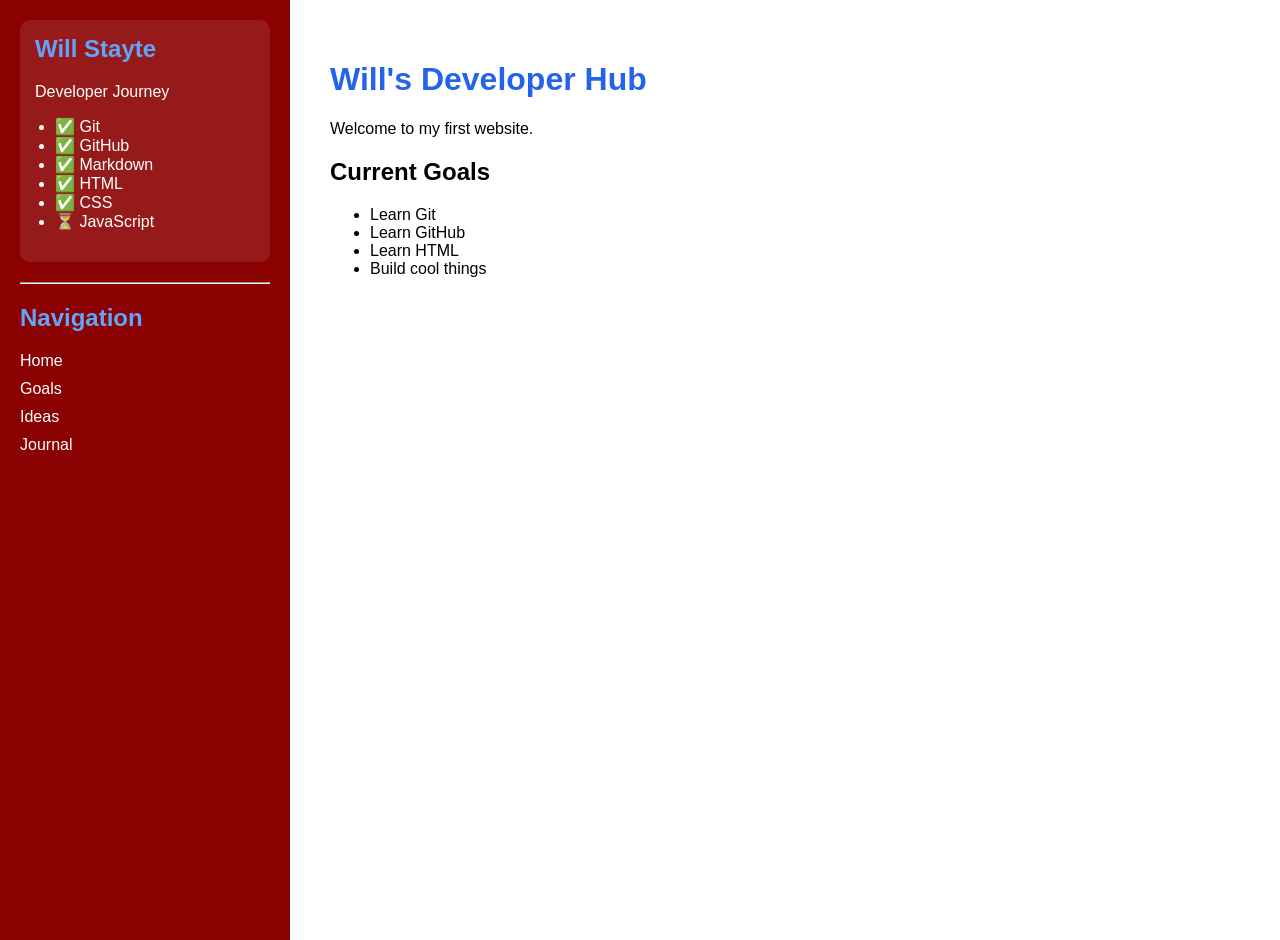
==== index.html @ e053644c "Built multi-page website with reusable sidebar" ====
<!DOCTYPE html>
<html>
<head>
    <title>Will's Developer Hub</title>

    <link rel="stylesheet" href="style.css">
</head>


<body>

    <div id="sidebar-container"></div>

    <div class="content">

        <h1>Will's Developer Hub</h1>

        <p>Welcome to my first website.</p>

        <h2>Current Goals</h2>

        <ul>
            <li>Learn Git</li>
            <li>Learn GitHub</li>
            <li>Learn HTML</li>
            <li>Build cool things</li>
        </ul>

    </div>

<script src="app.js"></script>

</body>
</html>
---- style.css ----
body {
            margin: 0;
            font-family: Arial, sans-serif;
            display: flex;
        }

        .sidebar {
            width: 250px;
            background-color: darkred;
            color: white;
            height: 100vh;
            padding: 20px;
        }

        .sidebar h2 {
            color: #60a5fa;
        }

        .sidebar a {
            color: white;
            text-decoration: none;
            display: block;
            margin: 10px 0;
        }

        .sidebar a:hover {
            color: #60a5fa;
        }

        .content {
            padding: 40px;
        }

        h1 {
            color: #2563eb;
        }


.profile-card {
    background-color: rgba(255,255,255,0.1);
    padding: 15px;
    border-radius: 10px;
    margin-bottom: 20px;
}

.profile-card h2 {
    margin-top: 0;
}

.profile-card ul {
    padding-left: 20px;
}
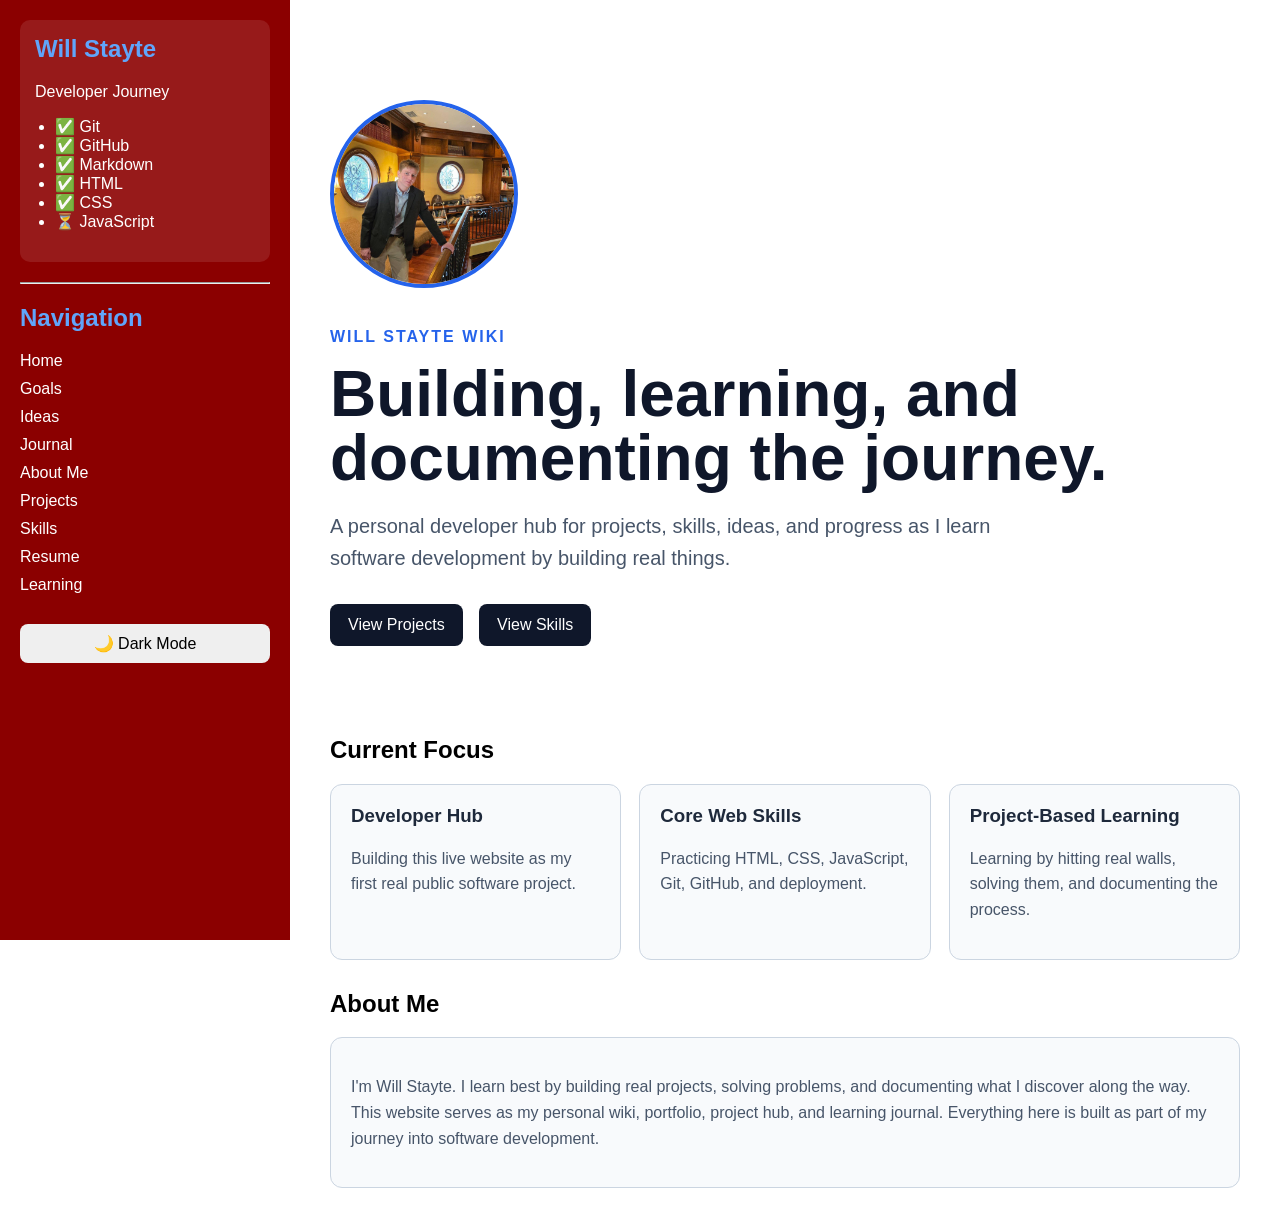
==== commit 2c4561c5: "Added skills, resume, learning roadmap, and homepage redesign" ====
--- a/index.html
+++ b/index.html
@@ -1,11 +1,10 @@
 <!DOCTYPE html>
 <html>
+
 <head>
     <title>Will's Developer Hub</title>
-
     <link rel="stylesheet" href="style.css">
 </head>
-
 
 <body>
 
@@ -13,22 +12,80 @@
 
     <div class="content">
 
-        <h1>Will's Developer Hub</h1>
+        <section class="homepage-hero">
 
-        <p>Welcome to my first website.</p>
+    <img src="images/profile.jpg"
+         alt="Will Stayte"
+         class="profile-pic">
 
-        <h2>Current Goals</h2>
+    <p class="eyebrow">Will Stayte Wiki</p>
 
-        <ul>
-            <li>Learn Git</li>
-            <li>Learn GitHub</li>
-            <li>Learn HTML</li>
-            <li>Build cool things</li>
-        </ul>
+    <h1>Building, learning, and documenting the journey.</h1>
+
+    <p class="hero-description">
+        A personal developer hub for projects, skills, ideas, and progress as I learn software development by building real things.
+    </p>
+
+    <div class="hero-buttons">
+        <a href="projects.html">View Projects</a>
+        <a href="skills.html">View Skills</a>
+    </div>
+
+        </section>
+
+        <section class="homepage-section">
+
+            <h2>Current Focus</h2>
+
+            <div class="focus-grid">
+
+                <div class="focus-card">
+                    <h3>Developer Hub</h3>
+                    <p>Building this live website as my first real public software project.</p>
+                </div>
+
+                <div class="focus-card">
+                    <h3>Core Web Skills</h3>
+                    <p>Practicing HTML, CSS, JavaScript, Git, GitHub, and deployment.</p>
+                </div>
+
+                <div class="focus-card">
+                    <h3>Project-Based Learning</h3>
+                    <p>Learning by hitting real walls, solving them, and documenting the process.</p>
+                </div>
+
+            </div>
+
+        </section>
+
+<section class="homepage-section">
+
+    <h2>About Me</h2>
+
+    <div class="focus-card">
+
+        <p>
+            I'm Will Stayte.
+
+            I learn best by building real projects, solving problems,
+            and documenting what I discover along the way.
+
+            This website serves as my personal wiki, portfolio,
+            project hub, and learning journal.
+
+            Everything here is built as part of my journey into
+            software development.
+        </p>
 
     </div>
 
-<script src="app.js"></script>
+</section>
+
+    </div>
+
+    <script src="app.js"></script>
 
 </body>
+
 </html>
+
--- a/style.css
+++ b/style.css
@@ -53,3 +53,310 @@
     padding-left: 20px;
 }
 
+.project-card {
+    background-color: #f8fafc;
+    border: 1px solid #cbd5e1;
+    border-radius: 12px;
+    padding: 20px;
+    max-width: 600px;
+    margin-top: 20px;
+}
+
+.project-card h2 {
+    margin-top: 0;
+    color: #1e293b;
+}
+
+.project-card p {
+    line-height: 1.6;
+}
+
+.skill-card {
+    background-color: #f8fafc;
+    border: 1px solid #cbd5e1;
+    border-radius: 12px;
+    padding: 20px;
+    max-width: 700px;
+    margin-top: 20px;
+}
+
+.skill-card h2 {
+    margin-top: 0;
+    color: #1e293b;
+}
+
+.hero {
+    margin-bottom: 40px;
+}
+
+.hero h1 {
+    font-size: 3rem;
+    margin-bottom: 10px;
+}
+
+.hero h2 {
+    color: #64748b;
+    font-weight: normal;
+}
+
+.hero p {
+    font-size: 1.2rem;
+}
+
+.hero {
+    display: flex;
+    align-items: center;
+    gap: 30px;
+    margin-bottom: 40px;
+}
+
+.profile-pic {
+    width: 180px;
+    height: 180px;
+    object-fit: cover;
+    border-radius: 50%;
+    border: 4px solid #2563eb;
+}
+
+.hero-text {
+    flex: 1;
+}
+
+#darkModeBtn {
+    margin-top: 20px;
+    width: 100%;
+    padding: 10px;
+    border: none;
+    border-radius: 8px;
+    cursor: pointer;
+    font-size: 1rem;
+}
+
+#darkModeBtn:hover {
+    opacity: 0.9;
+}
+
+.dark-mode {
+    background-color: #0f172a;
+    color: white;
+}
+
+.dark-mode .content {
+    color: white;
+}
+
+.dark-mode .project-card {
+    background-color: #1e293b;
+    border-color: #334155;
+}
+
+.dark-mode .skill-card {
+    background-color: #1e293b;
+    border-color: #334155;
+}
+
+.dark-mode h1,
+.dark-mode h2,
+.dark-mode h3 {
+    color: white;
+}
+
+.project-links {
+    margin-top: 20px;
+}
+
+.project-links a {
+    display: inline-block;
+    margin-right: 10px;
+    padding: 10px 14px;
+    background-color: #2563eb;
+    color: white;
+    text-decoration: none;
+    border-radius: 8px;
+}
+
+.project-links a:hover {
+    background-color: #1d4ed8;
+}
+
+.project-card {
+    transition: transform 0.2s ease;
+}
+
+.project-card:hover {
+    transform: translateY(-5px);
+}
+
+.homepage-hero {
+    max-width: 900px;
+    padding: 60px 0;
+}
+
+.eyebrow {
+    text-transform: uppercase;
+    letter-spacing: 2px;
+    color: #2563eb;
+    font-weight: bold;
+}
+
+.homepage-hero h1 {
+    font-size: 4rem;
+    line-height: 1;
+    margin: 10px 0 20px;
+    color: #0f172a;
+}
+
+.hero-description {
+    font-size: 1.25rem;
+    color: #475569;
+    max-width: 700px;
+    line-height: 1.6;
+}
+
+.hero-buttons {
+    margin-top: 30px;
+}
+
+.hero-buttons a {
+    display: inline-block;
+    margin-right: 12px;
+    padding: 12px 18px;
+    background-color: #0f172a;
+    color: white;
+    text-decoration: none;
+    border-radius: 8px;
+}
+
+.hero-buttons a:hover {
+    background-color: #2563eb;
+}
+
+.homepage-section {
+    margin-top: 30px;
+}
+
+.focus-grid {
+    display: grid;
+    grid-template-columns: repeat(3, 1fr);
+    gap: 18px;
+    margin-top: 20px;
+}
+
+.focus-card {
+    background-color: #f8fafc;
+    border: 1px solid #cbd5e1;
+    border-radius: 12px;
+    padding: 20px;
+    transition: transform 0.2s ease;
+}
+
+.focus-card:hover {
+    transform: translateY(-5px);
+}
+
+.focus-card h3 {
+    margin-top: 0;
+    color: #1e293b;
+}
+
+.focus-card p {
+    color: #475569;
+    line-height: 1.6;
+}
+
+.dark-mode .homepage-hero h1 {
+    color: white;
+}
+
+.dark-mode .hero-description,
+.dark-mode .focus-card p {
+    color: #cbd5e1;
+}
+
+.dark-mode .focus-card {
+    background-color: #1e293b;
+    border-color: #334155;
+}
+
+.dark-mode .focus-card h3 {
+    color: white;
+}
+
+.homepage-hero .profile-pic {
+    margin-bottom: 20px;
+}
+
+.skill-bar {
+    max-width: 700px;
+    margin: 20px 0;
+}
+
+.skill-bar p {
+    margin-bottom: 8px;
+    font-weight: bold;
+}
+
+.bar {
+    height: 14px;
+    background-color: #e2e8f0;
+    border-radius: 999px;
+    overflow: hidden;
+}
+
+.fill {
+    height: 100%;
+    border-radius: 999px;
+    background-color: #2563eb;
+}
+
+.fill.html {
+    width: 65%;
+}
+
+.fill.css {
+    width: 55%;
+}
+
+.fill.javascript {
+    width: 30%;
+}
+
+.fill.git {
+    width: 55%;
+}
+
+.fill.python {
+    width: 5%;
+}
+
+.dark-mode .bar {
+    background-color: #334155;
+}
+
+.resume-section {
+    max-width: 800px;
+    background-color: #f8fafc;
+    border: 1px solid #cbd5e1;
+    border-radius: 12px;
+    padding: 20px;
+    margin-bottom: 20px;
+}
+
+.resume-section h2 {
+    margin-top: 0;
+    color: #1e293b;
+}
+
+.resume-section li {
+    margin-bottom: 8px;
+}
+
+.dark-mode .resume-section {
+    background-color: #1e293b;
+    border-color: #334155;
+}
+
+.dark-mode .resume-section h2 {
+    color: white;
+}
+
